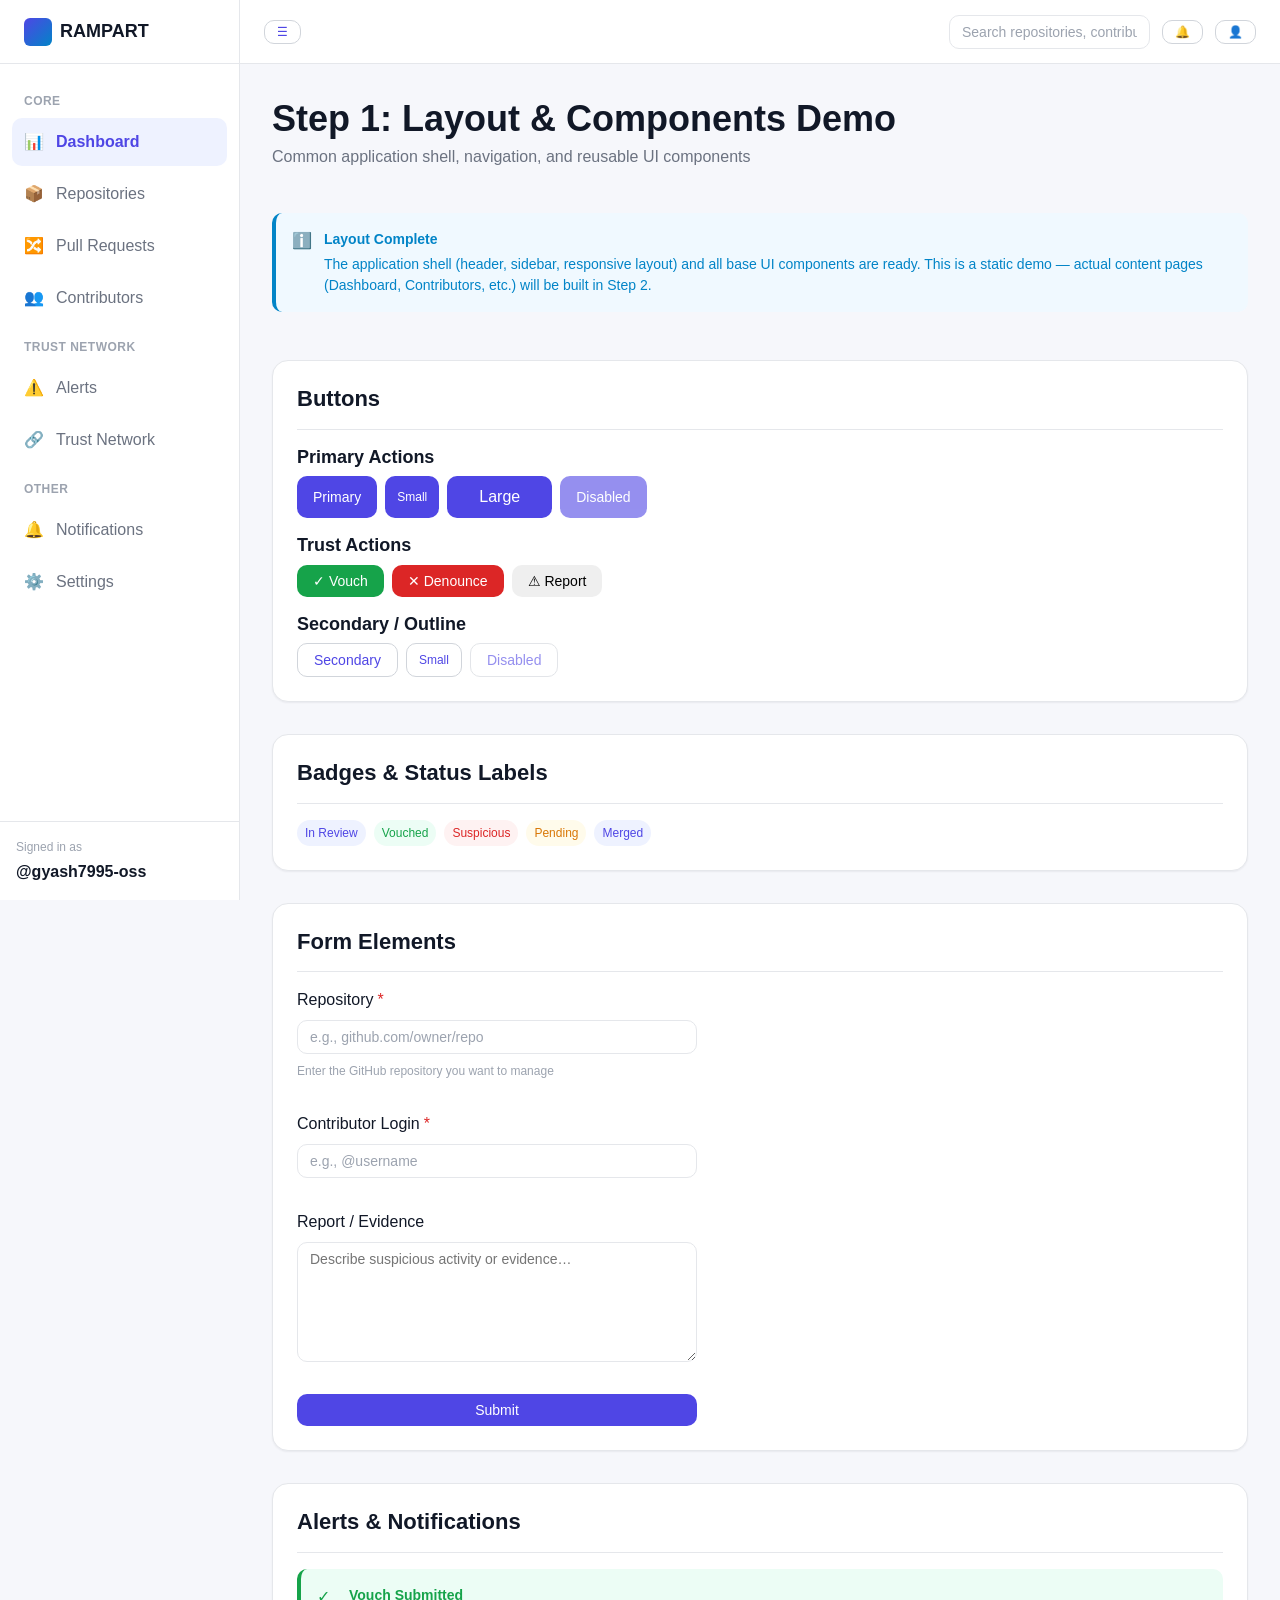
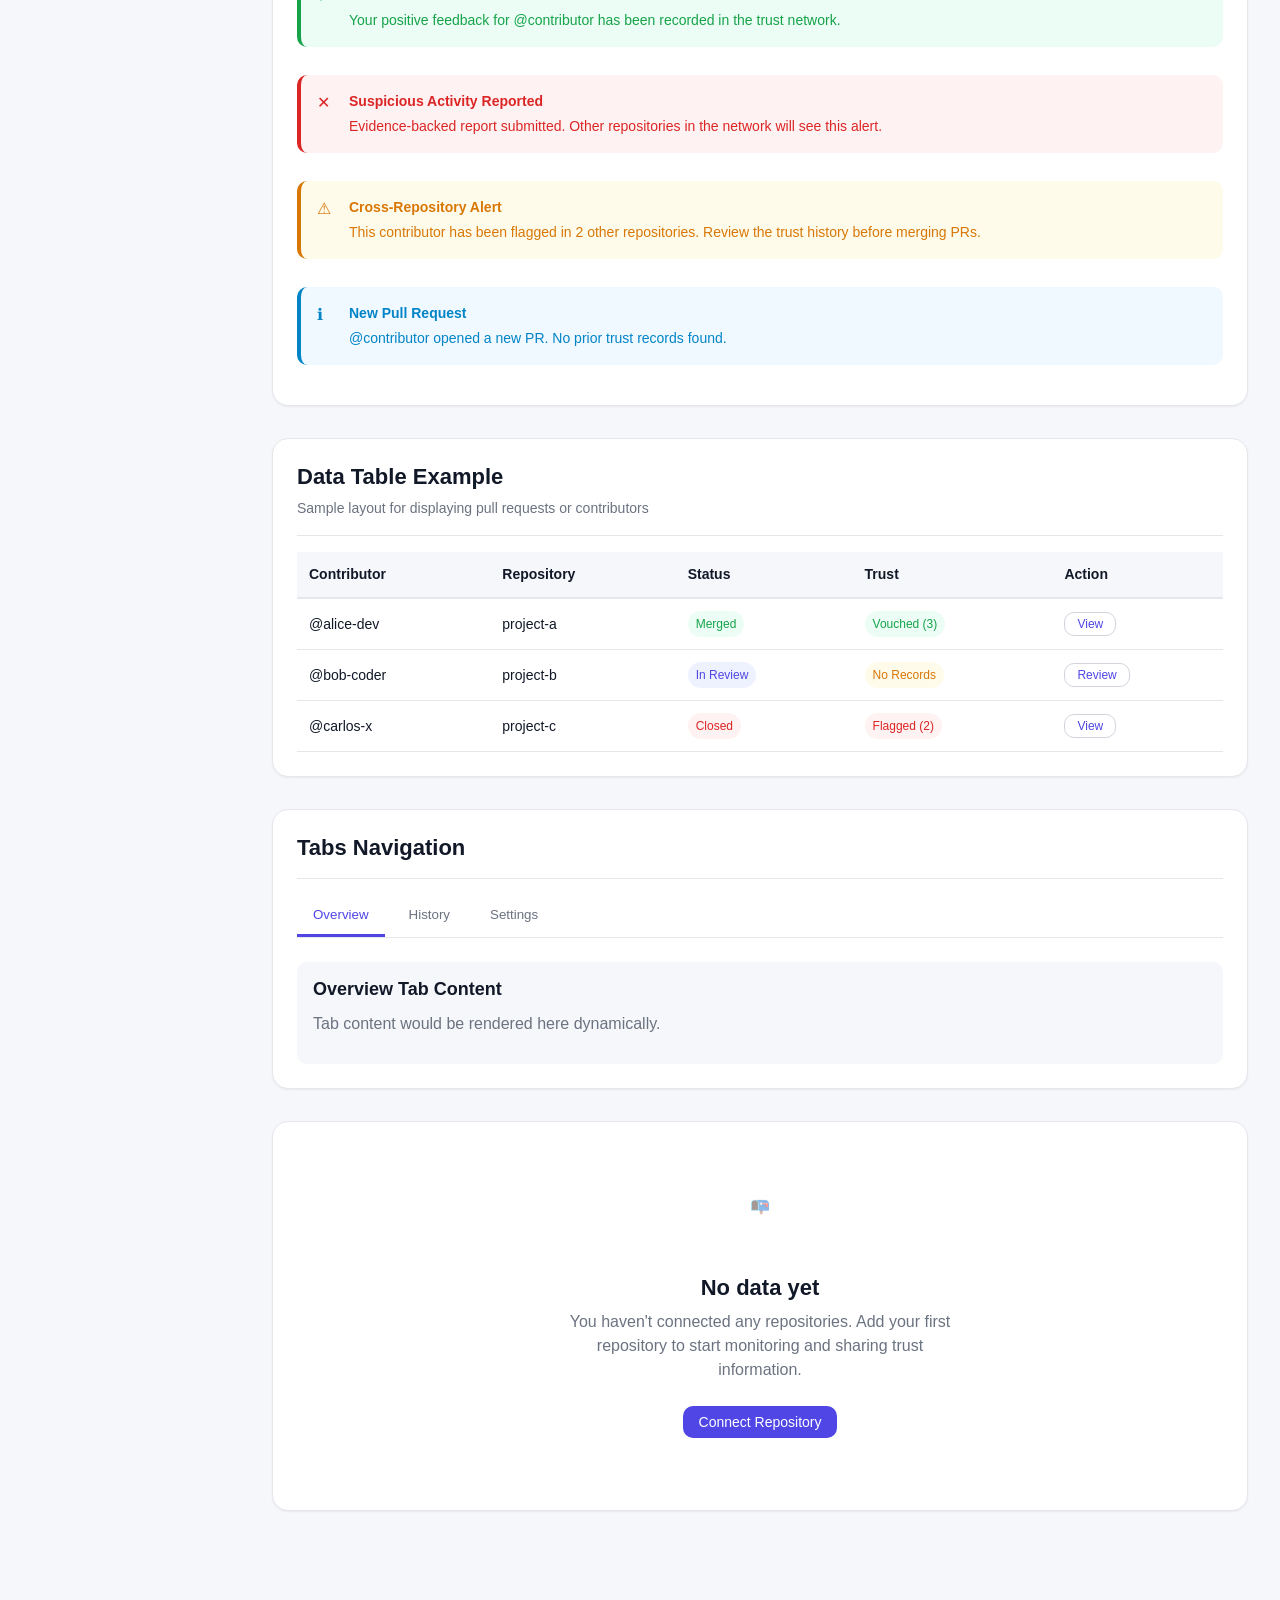
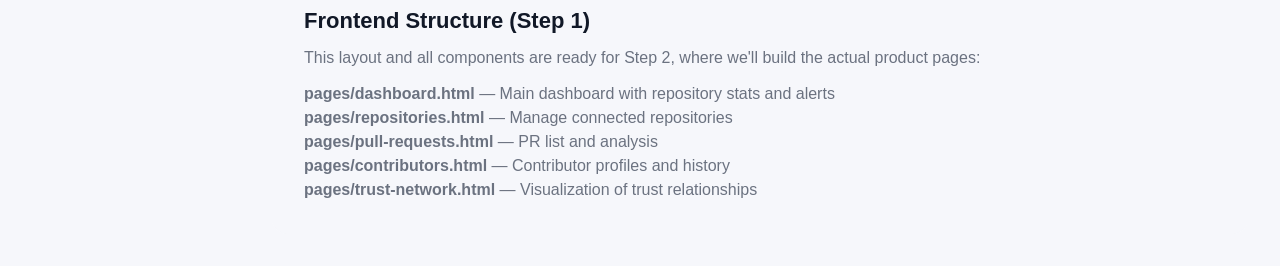
==== index.html @ 1b2e4486 "Step 1: Project setup and common layout - Add design system: CSS variables for colors, typography, s" ====
<!DOCTYPE html>
<html lang="en">
  <head>
    <meta charset="UTF-8" />
    <meta name="viewport" content="width=device-width, initial-scale=1.0" />
    <title>RAMPART — Decentralized Trust Network for Open Source</title>

    <!-- Design system: variables and base styles -->
    <link rel="stylesheet" href="css/variables.css" />
    <link rel="stylesheet" href="css/base.css" />
    <link rel="stylesheet" href="css/layout.css" />
    <link rel="stylesheet" href="css/components.css" />

    <link rel="icon" type="image/svg+xml" href="data:image/svg+xml,<svg xmlns='http://www.w3.org/2000/svg' viewBox='0 0 100 100'><rect fill='%234f46e5' width='100' height='100' rx='20'/><text x='50' y='65' font-size='60' font-weight='bold' text-anchor='middle' fill='white'>R</text></svg>" />
  </head>

  <body>
    <!-- Application Shell: Header, Sidebar, Main Content -->
    <div class="app-shell" data-page="layout-demo">
      <!-- ================================================================
           SIDEBAR / Navigation
           ================================================================ -->
      <aside class="app-sidebar">
        <!-- Brand -->
        <div class="app-sidebar__brand">
          <div class="app-sidebar__brand-mark"></div>
          <div class="app-sidebar__brand-name">RAMPART</div>
        </div>

        <!-- Main Navigation -->
        <nav class="app-sidebar__nav">
          <!-- Core Features -->
          <div class="app-sidebar__section-label">Core</div>
          <a href="#dashboard" class="nav-link is-active" data-page="dashboard">
            <span class="nav-link__icon">📊</span>
            <span class="nav-link__label">Dashboard</span>
          </a>
          <a href="#repositories" class="nav-link" data-page="repositories">
            <span class="nav-link__icon">📦</span>
            <span class="nav-link__label">Repositories</span>
          </a>
          <a href="#pull-requests" class="nav-link" data-page="pull-requests">
            <span class="nav-link__icon">🔀</span>
            <span class="nav-link__label">Pull Requests</span>
          </a>
          <a href="#contributors" class="nav-link" data-page="contributors">
            <span class="nav-link__icon">👥</span>
            <span class="nav-link__label">Contributors</span>
          </a>

          <!-- Trust Actions -->
          <div class="app-sidebar__section-label">Trust Network</div>
          <a href="#alerts" class="nav-link" data-page="alerts">
            <span class="nav-link__icon">⚠️</span>
            <span class="nav-link__label">Alerts</span>
          </a>
          <a href="#trust-network" class="nav-link" data-page="trust-network">
            <span class="nav-link__icon">🔗</span>
            <span class="nav-link__label">Trust Network</span>
          </a>

          <!-- Settings -->
          <div class="app-sidebar__section-label">Other</div>
          <a href="#notifications" class="nav-link" data-page="notifications">
            <span class="nav-link__icon">🔔</span>
            <span class="nav-link__label">Notifications</span>
          </a>
          <a href="#settings" class="nav-link" data-page="settings">
            <span class="nav-link__icon">⚙️</span>
            <span class="nav-link__label">Settings</span>
          </a>
        </nav>

        <!-- Sidebar Footer (User Info / Logout) -->
        <div class="app-sidebar__footer">
          <div style="font-size: var(--font-size-xs); color: var(--color-text-muted);">
            Signed in as
          </div>
          <div style="font-weight: var(--font-weight-semibold); margin-top: var(--space-1);">
            @gyash7995-oss
          </div>
        </div>
      </aside>

      <!-- ================================================================
           HEADER / Top Bar
           ================================================================ -->
      <header class="app-header">
        <div class="app-header__left">
          <button class="btn btn-secondary btn-sm app-header__menu-toggle" title="Toggle menu">
            ☰
          </button>
        </div>

        <div class="app-header__right">
          <input
            type="text"
            class="form-input app-header__search"
            placeholder="Search repositories, contributors…"
            aria-label="Search"
          />
          <button class="btn btn-secondary btn-sm" title="Notifications">
            🔔
          </button>
          <button class="btn btn-secondary btn-sm" title="Profile">
            👤
          </button>
        </div>
      </header>

      <!-- ================================================================
           MAIN CONTENT AREA
           ================================================================ -->
      <main class="app-main">
        <div class="app-main__inner">
          <!-- Page Header -->
          <div class="page-header">
            <div class="page-header__title">
              <h1>Step 1: Layout & Components Demo</h1>
              <p class="text-secondary">
                Common application shell, navigation, and reusable UI components
              </p>
            </div>
          </div>

          <!-- Info Alert -->
          <div class="alert alert-info">
            <div class="alert__icon">ℹ️</div>
            <div class="alert__content">
              <div class="alert__title">Layout Complete</div>
              <div class="alert__message">
                The application shell (header, sidebar, responsive layout) and
                all base UI components are ready. This is a static demo — actual
                content pages (Dashboard, Contributors, etc.) will be built in
                Step 2.
              </div>
            </div>
          </div>

          <!-- Component Showcase: Buttons -->
          <section class="card">
            <div class="card__header">
              <h2 class="card__title">Buttons</h2>
            </div>

            <div style="display: grid; gap: var(--space-4);">
              <div>
                <h4 style="margin-bottom: var(--space-2);">Primary Actions</h4>
                <div style="display: flex; gap: var(--space-2); flex-wrap: wrap;">
                  <button class="btn btn-primary">Primary</button>
                  <button class="btn btn-primary btn-sm">Small</button>
                  <button class="btn btn-primary btn-lg">Large</button>
                  <button class="btn btn-primary" disabled>Disabled</button>
                </div>
              </div>

              <div>
                <h4 style="margin-bottom: var(--space-2);">Trust Actions</h4>
                <div style="display: flex; gap: var(--space-2); flex-wrap: wrap;">
                  <button class="btn btn-success">✓ Vouch</button>
                  <button class="btn btn-danger">✕ Denounce</button>
                  <button class="btn btn-warning">⚠ Report</button>
                </div>
              </div>

              <div>
                <h4 style="margin-bottom: var(--space-2);">Secondary / Outline</h4>
                <div style="display: flex; gap: var(--space-2); flex-wrap: wrap;">
                  <button class="btn btn-secondary">Secondary</button>
                  <button class="btn btn-secondary btn-sm">Small</button>
                  <button class="btn btn-secondary" disabled>Disabled</button>
                </div>
              </div>
            </div>
          </section>

          <!-- Component Showcase: Badges -->
          <section class="card">
            <div class="card__header">
              <h2 class="card__title">Badges & Status Labels</h2>
            </div>

            <div style="display: flex; gap: var(--space-2); flex-wrap: wrap;">
              <span class="badge badge-primary">In Review</span>
              <span class="badge badge-success">Vouched</span>
              <span class="badge badge-danger">Suspicious</span>
              <span class="badge badge-warning">Pending</span>
              <span class="badge badge-primary">Merged</span>
            </div>
          </section>

          <!-- Component Showcase: Form Elements -->
          <section class="card">
            <div class="card__header">
              <h2 class="card__title">Form Elements</h2>
            </div>

            <div style="max-width: 400px; display: grid; gap: var(--space-4);">
              <div class="form-group">
                <label class="form-label required">Repository</label>
                <input
                  type="text"
                  class="form-input"
                  placeholder="e.g., github.com/owner/repo"
                />
                <div class="form-help">
                  Enter the GitHub repository you want to manage
                </div>
              </div>

              <div class="form-group">
                <label class="form-label required">Contributor Login</label>
                <input
                  type="text"
                  class="form-input"
                  placeholder="e.g., @username"
                />
              </div>

              <div class="form-group">
                <label class="form-label">Report / Evidence</label>
                <textarea
                  class="form-textarea"
                  placeholder="Describe suspicious activity or evidence…"
                ></textarea>
              </div>

              <button class="btn btn-primary">Submit</button>
            </div>
          </section>

          <!-- Component Showcase: Alerts -->
          <section class="card">
            <div class="card__header">
              <h2 class="card__title">Alerts & Notifications</h2>
            </div>

            <div style="display: grid; gap: var(--space-3);">
              <div class="alert alert-success">
                <div class="alert__icon">✓</div>
                <div class="alert__content">
                  <div class="alert__title">Vouch Submitted</div>
                  <div class="alert__message">
                    Your positive feedback for @contributor has been recorded
                    in the trust network.
                  </div>
                </div>
              </div>

              <div class="alert alert-danger">
                <div class="alert__icon">✕</div>
                <div class="alert__content">
                  <div class="alert__title">Suspicious Activity Reported</div>
                  <div class="alert__message">
                    Evidence-backed report submitted. Other repositories in the
                    network will see this alert.
                  </div>
                </div>
              </div>

              <div class="alert alert-warning">
                <div class="alert__icon">⚠</div>
                <div class="alert__content">
                  <div class="alert__title">Cross-Repository Alert</div>
                  <div class="alert__message">
                    This contributor has been flagged in 2 other repositories.
                    Review the trust history before merging PRs.
                  </div>
                </div>
              </div>

              <div class="alert alert-info">
                <div class="alert__icon">ℹ</div>
                <div class="alert__content">
                  <div class="alert__title">New Pull Request</div>
                  <div class="alert__message">
                    @contributor opened a new PR. No prior trust records found.
                  </div>
                </div>
              </div>
            </div>
          </section>

          <!-- Component Showcase: Tables (data layout) -->
          <section class="card">
            <div class="card__header">
              <h2 class="card__title">Data Table Example</h2>
              <p class="card__subtitle">
                Sample layout for displaying pull requests or contributors
              </p>
            </div>

            <table class="table">
              <thead>
                <tr>
                  <th>Contributor</th>
                  <th>Repository</th>
                  <th>Status</th>
                  <th>Trust</th>
                  <th>Action</th>
                </tr>
              </thead>
              <tbody>
                <tr>
                  <td>@alice-dev</td>
                  <td>project-a</td>
                  <td><span class="badge badge-success">Merged</span></td>
                  <td>
                    <span class="badge badge-success">Vouched (3)</span>
                  </td>
                  <td>
                    <button class="btn btn-secondary btn-sm">View</button>
                  </td>
                </tr>
                <tr>
                  <td>@bob-coder</td>
                  <td>project-b</td>
                  <td><span class="badge badge-primary">In Review</span></td>
                  <td><span class="badge badge-warning">No Records</span></td>
                  <td>
                    <button class="btn btn-secondary btn-sm">Review</button>
                  </td>
                </tr>
                <tr>
                  <td>@carlos-x</td>
                  <td>project-c</td>
                  <td><span class="badge badge-danger">Closed</span></td>
                  <td>
                    <span class="badge badge-danger">Flagged (2)</span>
                  </td>
                  <td>
                    <button class="btn btn-secondary btn-sm">View</button>
                  </td>
                </tr>
              </tbody>
            </table>
          </section>

          <!-- Component Showcase: Tabs -->
          <section class="card">
            <div class="card__header">
              <h2 class="card__title">Tabs Navigation</h2>
            </div>

            <div class="tabs">
              <button class="tabs__tab is-active" data-tab="overview">Overview</button>
              <button class="tabs__tab" data-tab="history">History</button>
              <button class="tabs__tab" data-tab="settings">Settings</button>
            </div>

            <div style="padding: var(--space-4); background-color: var(--color-bg); border-radius: var(--radius-md);">
              <h4>Overview Tab Content</h4>
              <p>Tab content would be rendered here dynamically.</p>
            </div>
          </section>

          <!-- Component Showcase: Empty State -->
          <section class="card">
            <div class="empty-state">
              <div class="empty-state__icon">📭</div>
              <h3 class="empty-state__title">No data yet</h3>
              <p class="empty-state__message">
                You haven't connected any repositories. Add your first
                repository to start monitoring and sharing trust information.
              </p>
              <button class="btn btn-primary empty-state__action">
                Connect Repository
              </button>
            </div>
          </section>

          <!-- Documentation Footer -->
          <section style="padding: var(--space-6); background-color: var(--color-bg); border-radius: var(--radius-lg); margin-top: var(--space-6);">
            <h3>Frontend Structure (Step 1)</h3>
            <p class="text-secondary">
              This layout and all components are ready for Step 2, where we'll
              build the actual product pages:
            </p>
            <ul style="color: var(--color-text-secondary); margin-top: var(--space-3);">
              <li>
                <strong>pages/dashboard.html</strong> — Main dashboard with
                repository stats and alerts
              </li>
              <li>
                <strong>pages/repositories.html</strong> — Manage connected
                repositories
              </li>
              <li>
                <strong>pages/pull-requests.html</strong> — PR list and analysis
              </li>
              <li>
                <strong>pages/contributors.html</strong> — Contributor profiles
                and history
              </li>
              <li>
                <strong>pages/trust-network.html</strong> — Visualization of
                trust relationships
              </li>
            </ul>
          </section>
        </div>
      </main>
    </div>

    <!-- Overlay for mobile nav -->
    <div class="app-overlay"></div>

    <!-- Main application script -->
    <script src="js/app.js"></script>
  </body>
</html>
---- css/variables.css ----
/* ==========================================================================
   RAMPART — Design Tokens
   Single source of truth for color, type, spacing and layout values.
   Every component file should reference these variables instead of
   hard-coding raw values, so theming / future dark-mode support stays easy.
   ========================================================================== */

:root {
  /* ---- Brand / semantic colors ---------------------------------------- */
  --color-primary: #4f46e5;       /* indigo — primary actions, active nav */
  --color-primary-hover: #4338ca;
  --color-primary-light: #eef2ff;

  --color-success: #16a34a;       /* vouch / positive trust signal */
  --color-success-light: #ecfdf5;
  --color-danger: #dc2626;        /* denounce / suspicious activity */
  --color-danger-light: #fef2f2;
  --color-warning: #d97706;       /* alerts, pending review */
  --color-warning-light: #fffbeb;
  --color-info: #0284c7;
  --color-info-light: #f0f9ff;

  /* ---- Neutrals ---------------------------------------------------------*/
  --color-bg: #f6f7fb;            /* app background */
  --color-surface: #ffffff;       /* cards, panels, sidebar, header */
  --color-border: #e5e7eb;
  --color-border-strong: #d1d5db;

  --color-text-primary: #111827;
  --color-text-secondary: #6b7280;
  --color-text-muted: #9ca3af;
  --color-text-on-primary: #ffffff;

  /* ---- Typography ------------------------------------------------------*/
  --font-family-base: -apple-system, BlinkMacSystemFont, "Segoe UI", Roboto,
    "Helvetica Neue", Arial, sans-serif;
  --font-family-mono: "SFMono-Regular", Consolas, "Liberation Mono", Menlo,
    monospace;

  --font-size-xs: 0.75rem;   /* 12px */
  --font-size-sm: 0.875rem;  /* 14px */
  --font-size-base: 1rem;    /* 16px */
  --font-size-md: 1.125rem;  /* 18px */
  --font-size-lg: 1.375rem;  /* 22px */
  --font-size-xl: 1.75rem;   /* 28px */
  --font-size-xxl: 2.25rem;  /* 36px */

  --font-weight-regular: 400;
  --font-weight-medium: 500;
  --font-weight-semibold: 600;
  --font-weight-bold: 700;

  --line-height-tight: 1.25;
  --line-height-base: 1.5;

  /* ---- Spacing scale (4px base) -----------------------------------------*/
  --space-1: 0.25rem;  /* 4px */
  --space-2: 0.5rem;   /* 8px */
  --space-3: 0.75rem;  /* 12px */
  --space-4: 1rem;     /* 16px */
  --space-5: 1.5rem;   /* 24px */
  --space-6: 2rem;     /* 32px */
  --space-7: 2.5rem;   /* 40px */
  --space-8: 3rem;     /* 48px */

  /* ---- Radius / elevation ----------------------------------------------*/
  --radius-sm: 6px;
  --radius-md: 10px;
  --radius-lg: 16px;
  --radius-full: 999px;

  --shadow-sm: 0 1px 2px rgba(17, 24, 39, 0.06);
  --shadow-md: 0 4px 12px rgba(17, 24, 39, 0.08);
  --shadow-lg: 0 10px 30px rgba(17, 24, 39, 0.12);

  /* ---- Layout ------------------------------------------------------------*/
  --layout-header-height: 64px;
  --layout-sidebar-width: 240px;
  --layout-sidebar-width-collapsed: 72px;
  --layout-content-max-width: 1280px;

  /* ---- Motion ------------------------------------------------------------*/
  --transition-fast: 120ms ease;
  --transition-base: 200ms ease;

  /* ---- Z-index scale -------------------------------------------------------*/
  --z-header: 100;
  --z-sidebar: 90;
  --z-overlay: 200;
  --z-toast: 300;
}
---- css/base.css ----
/* ==========================================================================
   RAMPART — Base / Reset
   Global resets and base element styling. No component-specific rules here.
   ========================================================================== */

*,
*::before,
*::after {
  box-sizing: border-box;
}

html,
body {
  margin: 0;
  padding: 0;
}

html {
  -webkit-text-size-adjust: 100%;
  scroll-behavior: smooth;
}

body {
  font-family: var(--font-family-base);
  font-size: var(--font-size-base);
  line-height: var(--line-height-base);
  color: var(--color-text-primary);
  background-color: var(--color-bg);
  -webkit-font-smoothing: antialiased;
}

h1, h2, h3, h4, h5, h6 {
  margin: 0 0 var(--space-3) 0;
  font-weight: var(--font-weight-semibold);
  line-height: var(--line-height-tight);
  color: var(--color-text-primary);
}

h1 { font-size: var(--font-size-xxl); }
h2 { font-size: var(--font-size-xl); }
h3 { font-size: var(--font-size-lg); }
h4 { font-size: var(--font-size-md); }

p {
  margin: 0 0 var(--space-3) 0;
  color: var(--color-text-secondary);
}

a {
  color: var(--color-primary);
  text-decoration: none;
}

a:hover {
  text-decoration: underline;
}

ul, ol {
  margin: 0;
  padding: 0;
  list-style: none;
}

button {
  font-family: inherit;
  cursor: pointer;
}

img, svg {
  display: block;
  max-width: 100%;
}

:focus-visible {
  outline: 2px solid var(--color-primary);
  outline-offset: 2px;
}

/* Small utility classes used across pages */
.visually-hidden {
  position: absolute;
  width: 1px;
  height: 1px;
  overflow: hidden;
  clip: rect(0 0 0 0);
  white-space: nowrap;
}

.text-muted { color: var(--color-text-muted); }
.text-secondary { color: var(--color-text-secondary); }
---- css/layout.css ----
/* ==========================================================================
   RAMPART — Application Shell Layout
   Header + Sidebar + Main content grid, shared by every page.
   ========================================================================== */

.app-shell {
  min-height: 100vh;
  display: grid;
  grid-template-columns: var(--layout-sidebar-width) 1fr;
  grid-template-rows: var(--layout-header-height) 1fr;
  grid-template-areas:
    "sidebar header"
    "sidebar main";
  transition: grid-template-columns var(--transition-base);
}

.app-shell.is-sidebar-collapsed {
  grid-template-columns: var(--layout-sidebar-width-collapsed) 1fr;
}

/* ---- Header ------------------------------------------------------------ */
.app-header {
  grid-area: header;
  position: sticky;
  top: 0;
  z-index: var(--z-header);
  display: flex;
  align-items: center;
  justify-content: space-between;
  gap: var(--space-4);
  height: var(--layout-header-height);
  padding: 0 var(--space-5);
  background-color: var(--color-surface);
  border-bottom: 1px solid var(--color-border);
}

.app-header__left,
.app-header__right {
  display: flex;
  align-items: center;
  gap: var(--space-3);
}

.app-header__menu-toggle {
  display: none;
}

.app-header__search {
  width: 280px;
}

/* ---- Sidebar ------------------------------------------------------------ */
.app-sidebar {
  grid-area: sidebar;
  position: sticky;
  top: 0;
  height: 100vh;
  z-index: var(--z-sidebar);
  display: flex;
  flex-direction: column;
  background-color: var(--color-surface);
  border-right: 1px solid var(--color-border);
  overflow-y: auto;
}

.app-sidebar__brand {
  display: flex;
  align-items: center;
  gap: var(--space-2);
  height: var(--layout-header-height);
  padding: 0 var(--space-5);
  border-bottom: 1px solid var(--color-border);
  flex-shrink: 0;
}

.app-sidebar__brand-mark {
  width: 28px;
  height: 28px;
  border-radius: var(--radius-sm);
  background: linear-gradient(135deg, var(--color-primary), var(--color-info));
  flex-shrink: 0;
}

.app-sidebar__brand-name {
  font-weight: var(--font-weight-bold);
  font-size: var(--font-size-md);
  white-space: nowrap;
  overflow: hidden;
}

.app-shell.is-sidebar-collapsed .app-sidebar__brand-name,
.app-shell.is-sidebar-collapsed .nav-link__label,
.app-shell.is-sidebar-collapsed .app-sidebar__section-label {
  display: none;
}

.app-sidebar__nav {
  flex: 1;
  padding: var(--space-4) var(--space-3);
}

.app-sidebar__section-label {
  padding: var(--space-3) var(--space-3) var(--space-2);
  font-size: var(--font-size-xs);
  font-weight: var(--font-weight-semibold);
  letter-spacing: 0.04em;
  text-transform: uppercase;
  color: var(--color-text-muted);
}

.app-sidebar__footer {
  padding: var(--space-4);
  border-top: 1px solid var(--color-border);
  flex-shrink: 0;
}

/* ---- Main content -------------------------------------------------------*/
.app-main {
  grid-area: main;
  padding: var(--space-6);
  width: 100%;
}

.app-main__inner {
  max-width: var(--layout-content-max-width);
  margin: 0 auto;
  display: flex;
  flex-direction: column;
  gap: var(--space-6);
}

.page-header {
  display: flex;
  flex-wrap: wrap;
  align-items: flex-end;
  justify-content: space-between;
  gap: var(--space-4);
}

.page-header__title h1 {
  margin-bottom: var(--space-1);
}

/* ---- Overlay for mobile sidebar ----------------------------------------*/
.app-overlay {
  display: none;
  position: fixed;
  inset: 0;
  background: rgba(17, 24, 39, 0.45);
  z-index: var(--z-overlay);
}

.app-shell.is-mobile-nav-open .app-overlay {
  display: block;
}

/* ---- Responsive ----------------------------------------------------------
   Breakpoints:
   >= 1024px : full sidebar + header, as above
   768–1023px: sidebar collapses to icon rail by default
   < 768px   : sidebar becomes an off-canvas drawer, header shows menu toggle
   ------------------------------------------------------------------------ */

@media (max-width: 1023px) {
  .app-shell {
    grid-template-columns: var(--layout-sidebar-width-collapsed) 1fr;
  }

  .app-sidebar__brand-name,
  .nav-link__label,
  .app-sidebar__section-label {
    display: none;
  }

  .app-header__search {
    width: 180px;
  }
}

@media (max-width: 767px) {
  .app-shell {
    grid-template-columns: 1fr;
    grid-template-areas:
      "header"
      "main";
  }

  .app-header__menu-toggle {
    display: inline-flex;
  }

  .app-header__search {
    display: none;
  }

  .app-sidebar {
    position: fixed;
    left: 0;
    top: 0;
    width: var(--layout-sidebar-width);
    transform: translateX(-100%);
    transition: transform var(--transition-base);
    box-shadow: var(--shadow-lg);
  }

  .app-sidebar__brand-name,
  .nav-link__label,
  .app-sidebar__section-label {
    display: block;
  }

  .app-shell.is-mobile-nav-open .app-sidebar {
    transform: translateX(0);
  }

  .app-main {
    padding: var(--space-4);
  }
}
---- css/components.css ----
/* ==========================================================================
   RAMPART — Reusable UI Components
   Buttons, inputs, badges, cards, nav links, and common UI patterns.
   ========================================================================== */

/* ---- Buttons ------------------------------------------------------------ */
.btn {
  display: inline-flex;
  align-items: center;
  justify-content: center;
  gap: var(--space-2);
  padding: var(--space-2) var(--space-4);
  font-size: var(--font-size-sm);
  font-weight: var(--font-weight-medium);
  border: none;
  border-radius: var(--radius-md);
  transition: all var(--transition-base);
  white-space: nowrap;
  user-select: none;
}

.btn:disabled {
  opacity: 0.6;
  cursor: not-allowed;
}

/* Primary button */
.btn-primary {
  background-color: var(--color-primary);
  color: var(--color-text-on-primary);
}

.btn-primary:hover:not(:disabled) {
  background-color: var(--color-primary-hover);
}

/* Secondary (outline) button */
.btn-secondary {
  background-color: transparent;
  color: var(--color-primary);
  border: 1px solid var(--color-border-strong);
}

.btn-secondary:hover:not(:disabled) {
  background-color: var(--color-primary-light);
  border-color: var(--color-primary);
}

/* Success button — vouch / positive */
.btn-success {
  background-color: var(--color-success);
  color: var(--color-text-on-primary);
}

.btn-success:hover:not(:disabled) {
  background-color: #15803d;
}

/* Danger button — denounce / negative */
.btn-danger {
  background-color: var(--color-danger);
  color: var(--color-text-on-primary);
}

.btn-danger:hover:not(:disabled) {
  background-color: #b91c1c;
}

/* Small button variant */
.btn-sm {
  padding: var(--space-1) var(--space-3);
  font-size: var(--font-size-xs);
}

/* Large button variant */
.btn-lg {
  padding: var(--space-3) var(--space-6);
  font-size: var(--font-size-base);
}

/* Button group */
.btn-group {
  display: inline-flex;
  gap: var(--space-2);
}

/* ---- Input fields ------------------------------------------------------ */
.form-input,
.form-select,
.form-textarea {
  width: 100%;
  padding: var(--space-2) var(--space-3);
  font-family: inherit;
  font-size: var(--font-size-sm);
  color: var(--color-text-primary);
  background-color: var(--color-surface);
  border: 1px solid var(--color-border);
  border-radius: var(--radius-md);
  transition: border-color var(--transition-fast);
}

.form-input:focus,
.form-select:focus,
.form-textarea:focus {
  outline: none;
  border-color: var(--color-primary);
  box-shadow: 0 0 0 3px var(--color-primary-light);
}

.form-input::placeholder {
  color: var(--color-text-muted);
}

.form-textarea {
  resize: vertical;
  min-height: 120px;
}

.form-group {
  display: flex;
  flex-direction: column;
  gap: var(--space-2);
  margin-bottom: var(--space-4);
}

.form-label {
  font-weight: var(--font-weight-medium);
  color: var(--color-text-primary);
}

.form-label.required::after {
  content: "*";
  color: var(--color-danger);
  margin-left: 4px;
}

.form-error {
  color: var(--color-danger);
  font-size: var(--font-size-xs);
  margin-top: -var(--space-2);
}

.form-help {
  color: var(--color-text-muted);
  font-size: var(--font-size-xs);
}

/* ---- Badges / Status labels -------------------------------------------*/
.badge {
  display: inline-flex;
  align-items: center;
  gap: var(--space-1);
  padding: var(--space-1) var(--space-2);
  font-size: var(--font-size-xs);
  font-weight: var(--font-weight-medium);
  border-radius: var(--radius-full);
  white-space: nowrap;
}

.badge-primary {
  background-color: var(--color-primary-light);
  color: var(--color-primary);
}

.badge-success {
  background-color: var(--color-success-light);
  color: var(--color-success);
}

.badge-danger {
  background-color: var(--color-danger-light);
  color: var(--color-danger);
}

.badge-warning {
  background-color: var(--color-warning-light);
  color: var(--color-warning);
}

/* ---- Cards / Panels ---------------------------------------------------- */
.card {
  background-color: var(--color-surface);
  border: 1px solid var(--color-border);
  border-radius: var(--radius-lg);
  padding: var(--space-5);
  box-shadow: var(--shadow-sm);
  transition: box-shadow var(--transition-base);
}

.card:hover {
  box-shadow: var(--shadow-md);
}

.card__header {
  margin-bottom: var(--space-4);
  border-bottom: 1px solid var(--color-border);
  padding-bottom: var(--space-4);
}

.card__title {
  margin: 0;
  font-size: var(--font-size-lg);
}

.card__subtitle {
  margin: var(--space-2) 0 0;
  font-size: var(--font-size-sm);
  color: var(--color-text-secondary);
}

/* ---- Navigation links (Sidebar nav) ------------------------------------- */
.nav-link {
  display: flex;
  align-items: center;
  gap: var(--space-3);
  padding: var(--space-3) var(--space-3);
  color: var(--color-text-secondary);
  border-radius: var(--radius-md);
  transition: all var(--transition-fast);
  text-decoration: none;
  margin-bottom: var(--space-1);
}

.nav-link:hover {
  background-color: var(--color-primary-light);
  color: var(--color-primary);
}

.nav-link.is-active {
  background-color: var(--color-primary-light);
  color: var(--color-primary);
  font-weight: var(--font-weight-semibold);
}

.nav-link__icon {
  width: 20px;
  height: 20px;
  flex-shrink: 0;
  display: flex;
  align-items: center;
  justify-content: center;
}

.nav-link__label {
  flex: 1;
  overflow: hidden;
  text-overflow: ellipsis;
  white-space: nowrap;
}

/* ---- Alert boxes / Callouts ------------------------------------------*/
.alert {
  padding: var(--space-4);
  border-radius: var(--radius-md);
  border-left: 4px solid;
  display: flex;
  gap: var(--space-3);
  align-items: flex-start;
  margin-bottom: var(--space-4);
}

.alert-info {
  background-color: var(--color-info-light);
  border-color: var(--color-info);
  color: var(--color-info);
}

.alert-warning {
  background-color: var(--color-warning-light);
  border-color: var(--color-warning);
  color: var(--color-warning);
}

.alert-danger {
  background-color: var(--color-danger-light);
  border-color: var(--color-danger);
  color: var(--color-danger);
}

.alert-success {
  background-color: var(--color-success-light);
  border-color: var(--color-success);
  color: var(--color-success);
}

.alert__icon {
  width: 20px;
  height: 20px;
  flex-shrink: 0;
}

.alert__content {
  flex: 1;
}

.alert__title {
  margin: 0 0 var(--space-1);
  font-weight: var(--font-weight-semibold);
  font-size: var(--font-size-sm);
}

.alert__message {
  margin: 0;
  font-size: var(--font-size-sm);
}

/* ---- Tables -------------------------------------------------------------- */
.table {
  width: 100%;
  border-collapse: collapse;
  font-size: var(--font-size-sm);
}

.table th {
  background-color: var(--color-bg);
  padding: var(--space-3);
  text-align: left;
  font-weight: var(--font-weight-semibold);
  border-bottom: 2px solid var(--color-border);
  color: var(--color-text-primary);
}

.table td {
  padding: var(--space-3);
  border-bottom: 1px solid var(--color-border);
}

.table tbody tr:hover {
  background-color: var(--color-primary-light);
}

/* ---- Tabs ---------------------------------------------------------------- */
.tabs {
  display: flex;
  border-bottom: 1px solid var(--color-border);
  margin-bottom: var(--space-5);
  gap: var(--space-2);
}

.tabs__tab {
  padding: var(--space-3) var(--space-4);
  border: none;
  background: none;
  cursor: pointer;
  color: var(--color-text-secondary);
  font-weight: var(--font-weight-medium);
  border-bottom: 3px solid transparent;
  transition: all var(--transition-fast);
}

.tabs__tab:hover {
  color: var(--color-primary);
}

.tabs__tab.is-active {
  color: var(--color-primary);
  border-bottom-color: var(--color-primary);
}

/* ---- Empty state --------------------------------------------------------- */
.empty-state {
  padding: var(--space-8) var(--space-5);
  text-align: center;
  color: var(--color-text-secondary);
}

.empty-state__icon {
  width: 64px;
  height: 64px;
  margin: 0 auto var(--space-4);
  opacity: 0.5;
}

.empty-state__title {
  margin: 0 0 var(--space-2);
  font-size: var(--font-size-lg);
  font-weight: var(--font-weight-semibold);
  color: var(--color-text-primary);
}

.empty-state__message {
  margin: 0 0 var(--space-5);
  max-width: 400px;
  margin-left: auto;
  margin-right: auto;
}

.empty-state__action {
  display: inline-block;
}
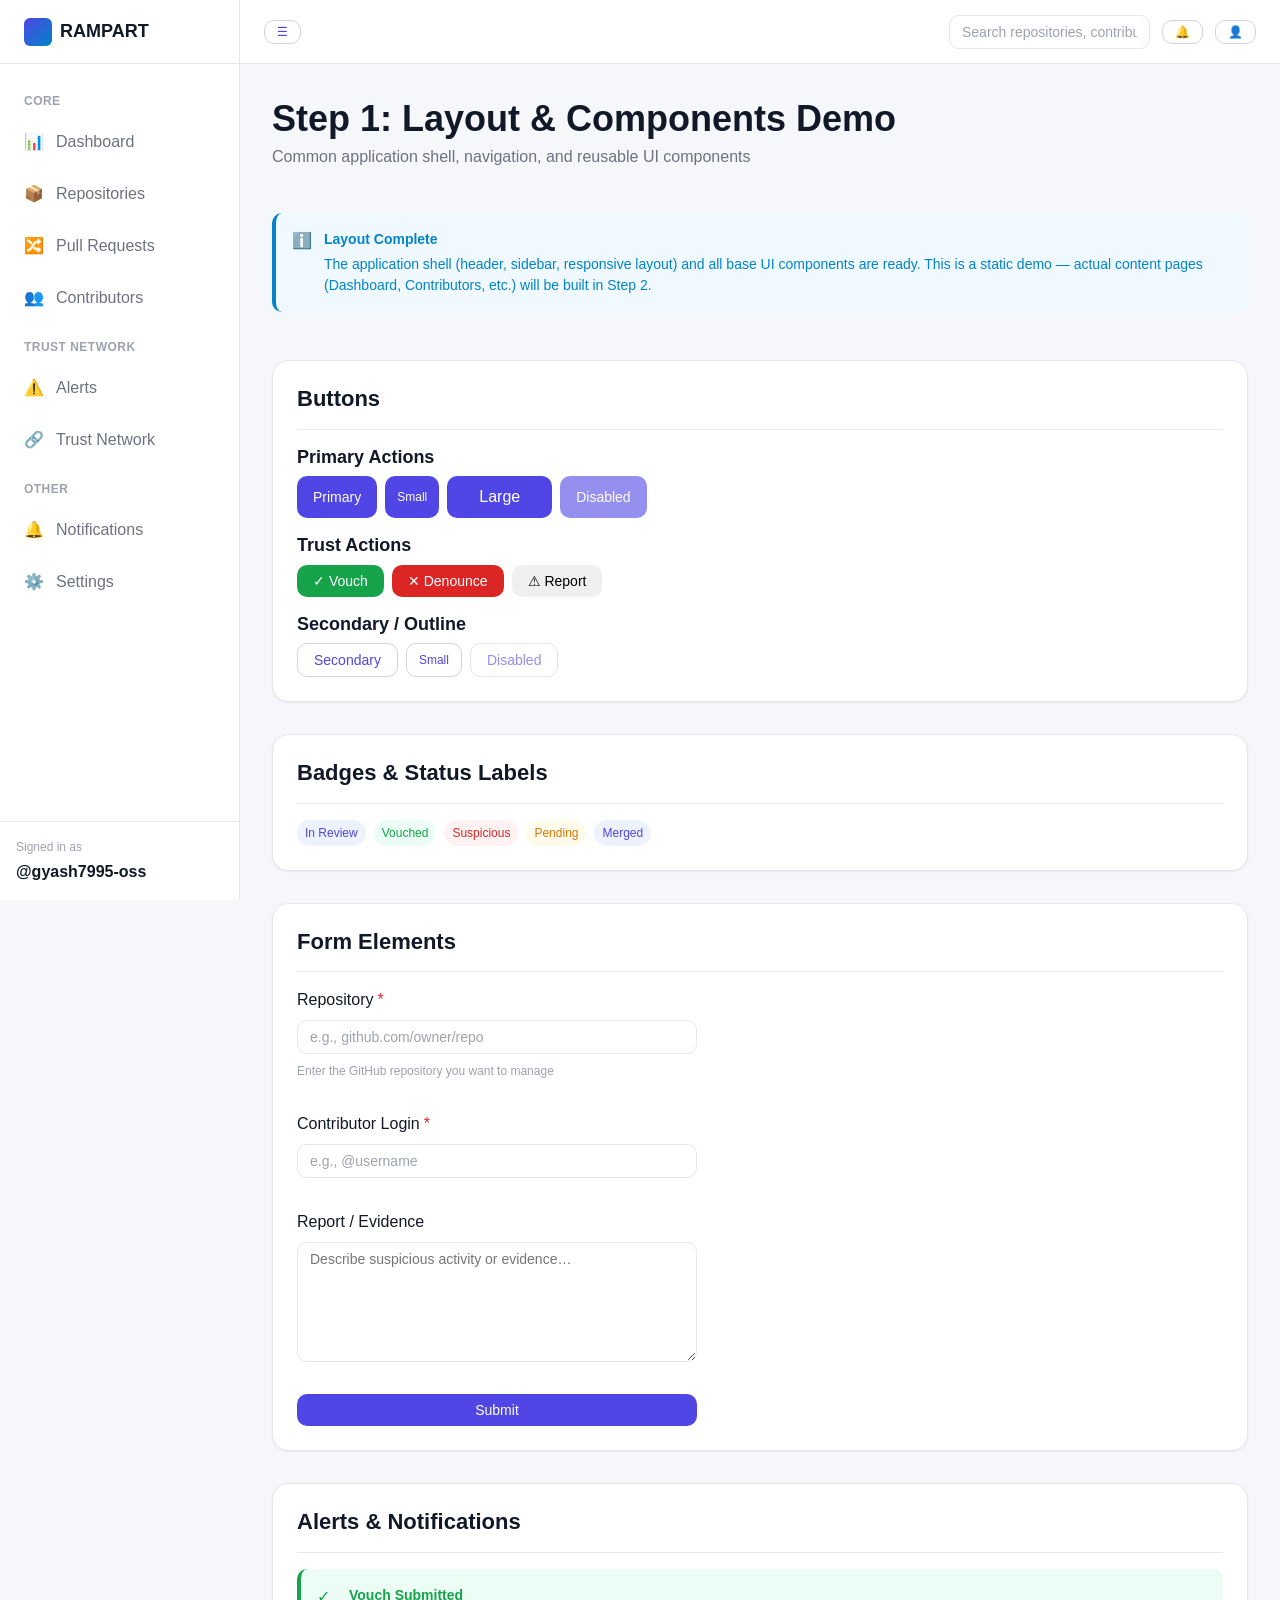
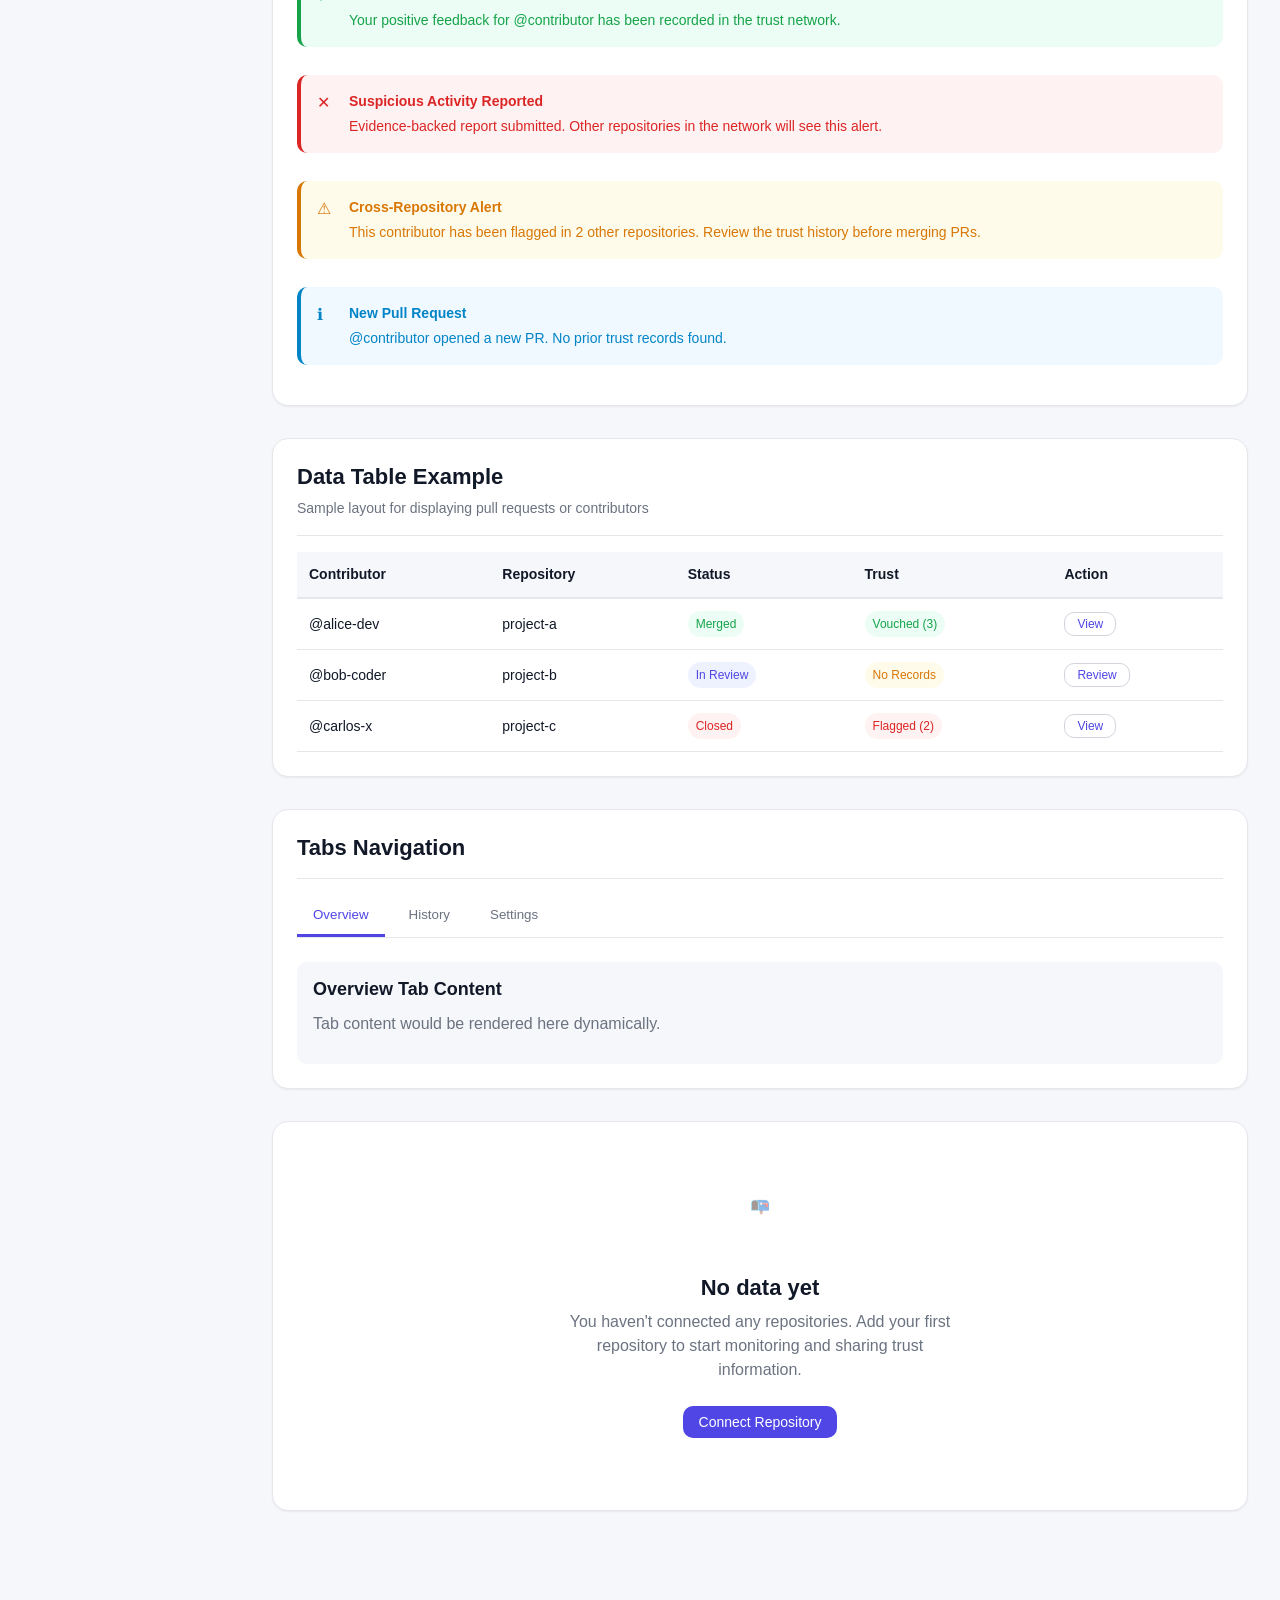
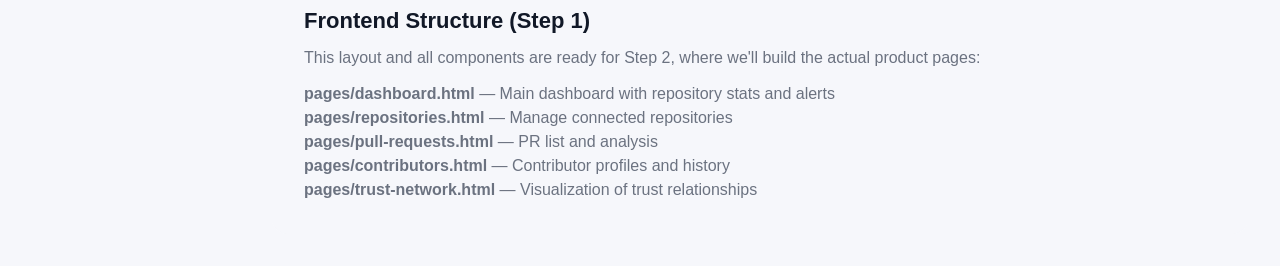
==== commit eda465fa: "feat(integration): connect Dashboard, Repositories, and Pull Requests pages to FastAPI backend" ====
--- a/index.html
+++ b/index.html
@@ -31,15 +31,15 @@
         <nav class="app-sidebar__nav">
           <!-- Core Features -->
           <div class="app-sidebar__section-label">Core</div>
-          <a href="#dashboard" class="nav-link is-active" data-page="dashboard">
+          <a href="pages/dashboard.html" class="nav-link is-active" data-page="dashboard">
             <span class="nav-link__icon">📊</span>
             <span class="nav-link__label">Dashboard</span>
           </a>
-          <a href="#repositories" class="nav-link" data-page="repositories">
+          <a href="pages/repositories.html" class="nav-link" data-page="repositories">
             <span class="nav-link__icon">📦</span>
             <span class="nav-link__label">Repositories</span>
           </a>
-          <a href="#pull-requests" class="nav-link" data-page="pull-requests">
+          <a href="pages/pull-requests.html" class="nav-link" data-page="pull-requests">
             <span class="nav-link__icon">🔀</span>
             <span class="nav-link__label">Pull Requests</span>
           </a>
